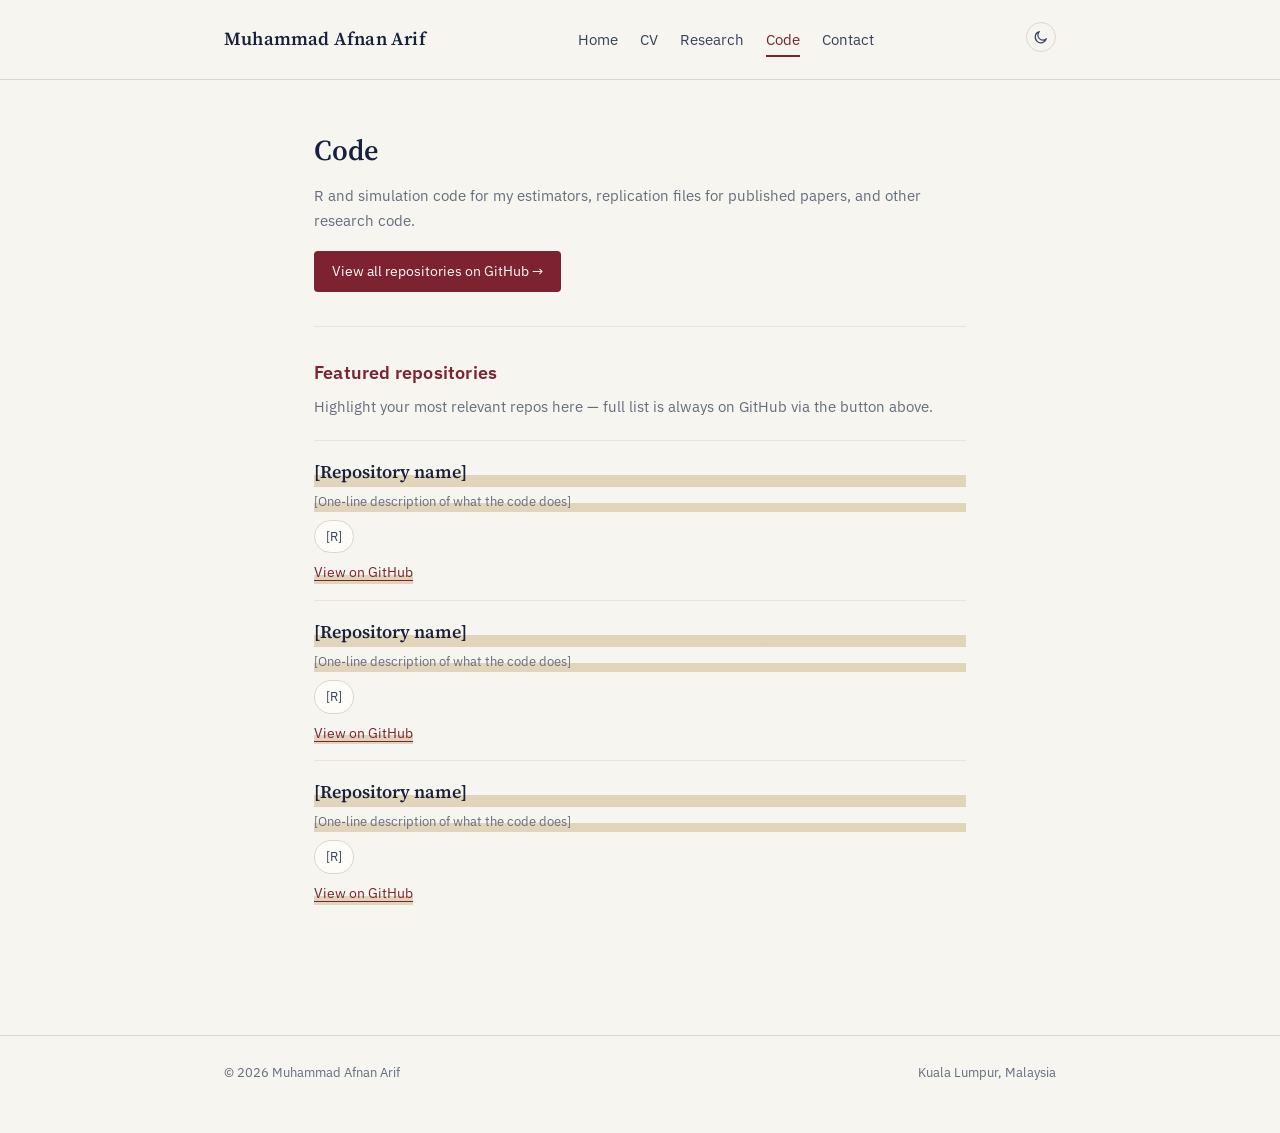
==== code.html @ 2449d8ac "Add files via upload" ====
<!doctype html>
<html lang="en">
<head>
<meta charset="utf-8">
<meta name="viewport" content="width=device-width, initial-scale=1.0">
<title>Code | Muhammad Afnan Arif</title>
<link rel="icon" type="image/svg+xml" href="assets/favicon.svg">
<!-- EDIT: replace https://your-username.github.io with your real site URL once deployed -->
<meta property="og:type" content="website">
<meta property="og:title" content="Code | Muhammad Afnan Arif">
<meta property="og:image" content="https://your-username.github.io/assets/og-image.png">
<meta name="twitter:card" content="summary_large_image">
<meta name="twitter:image" content="https://your-username.github.io/assets/og-image.png">
<link rel="preconnect" href="https://fonts.googleapis.com">
<link href="https://fonts.googleapis.com/css2?family=Source+Serif+4:opsz,wght@8..60,400;8..60,600;8..60,700&family=IBM+Plex+Sans:wght@400;500;600&display=swap" rel="stylesheet">
<link rel="stylesheet" href="css/style.css">
<script>(function(){try{var t=localStorage.getItem('theme');if(t)document.documentElement.setAttribute('data-theme',t);}catch(e){}})();</script>
</head>
<body>

<header class="topbar">
  <div class="topbar-inner">
    <a class="brand" href="index.html">Muhammad Afnan Arif</a>
    <nav class="mainnav" aria-label="Primary">
      <a href="index.html">Home</a>
      <a href="cv.html">CV</a>
      <a href="research.html">Research</a>
      <a href="code.html" aria-current="page">Code</a>
      <a href="contact.html">Contact</a>
    </nav>
    <button id="theme-toggle" class="theme-toggle" type="button" aria-label="Switch to dark mode"></button>
  </div>
</header>

<main>
  <div class="wrap">

    <section class="block" style="border-top:none; padding-top:44px;">
      <h1 style="font-size:1.8rem;">Code</h1>
      <p class="lede" style="margin-top:0.4em; margin-bottom:1.2em;">R and simulation code for my estimators, replication files for published papers, and other research code.</p>
      <a class="btn" href="https://github.com/afnanarif04?tab=repositories&q=&type=&language=&sort=name" target="_blank" rel="noopener">View all repositories on GitHub →</a>
    </section>

    <section class="block">
      <h2>Featured repositories</h2>
      <p class="lede">Highlight your most relevant repos here — full list is always on GitHub via the button above.</p>

      <div class="entry">
        <div class="entry-title tofill">[Repository name]</div>
        <div class="entry-meta tofill">[One-line description of what the code does]</div>
        <ul class="tags" style="margin-top:8px;">
          <li class="tofill">[R]</li>
        </ul>
        <div class="entry-links">
          <a href="https://github.com/afnanarif04" target="_blank" rel="noopener" class="tofill">View on GitHub</a>
        </div>
      </div>

      <div class="entry">
        <div class="entry-title tofill">[Repository name]</div>
        <div class="entry-meta tofill">[One-line description of what the code does]</div>
        <ul class="tags" style="margin-top:8px;">
          <li class="tofill">[R]</li>
        </ul>
        <div class="entry-links">
          <a href="https://github.com/afnanarif04" target="_blank" rel="noopener" class="tofill">View on GitHub</a>
        </div>
      </div>

      <div class="entry">
        <div class="entry-title tofill">[Repository name]</div>
        <div class="entry-meta tofill">[One-line description of what the code does]</div>
        <ul class="tags" style="margin-top:8px;">
          <li class="tofill">[R]</li>
        </ul>
        <div class="entry-links">
          <a href="https://github.com/afnanarif04" target="_blank" rel="noopener" class="tofill">View on GitHub</a>
        </div>
      </div>
    </section>

  </div>
</main>

<footer class="site">
  <div class="wrap-wide">
    <span>&copy; <span id="year"></span> Muhammad Afnan Arif</span>
    <span>Kuala Lumpur, Malaysia</span>
  </div>
</footer>

<script src="js/site.js" defer></script>
</body>
</html>
---- css/style.css ----
/* ============================================================
   Academic site — design tokens
   Palette grounded in Universiti Malaya's maroon & gold, on a
   quiet paper ground, set in an academic serif.
   ============================================================ */

:root {
  --ink: #17213b;          /* deep navy-ink for text & headings */
  --ink-soft: #37415a;     /* softened ink for body copy */
  --paper: #f6f5f0;        /* warm, quiet page ground */
  --paper-raised: #fdfcf9; /* card / raised surface */
  --maroon: #7c2230;       /* primary accent — UM maroon */
  --maroon-deep: #5c1924;  /* hover / pressed state */
  --gold: #a9812f;         /* secondary accent, used sparingly */
  --muted: #656d7d;        /* meta text, dates, captions */
  --line: #ddd7c8;         /* hairline rule */
  --line-soft: #e8e4d8;

  --serif: "Source Serif 4", Georgia, "Times New Roman", serif;
  --sans: "IBM Plex Sans", -apple-system, BlinkMacSystemFont, "Segoe UI", sans-serif;

  --content-w: 700px;
  --wide-w: 880px;
}

@media (prefers-color-scheme: dark) {
  :root:not([data-theme="light"]) {
    --ink: #eae7dd;
    --ink-soft: #c9c4b6;
    --paper: #14161a;
    --paper-raised: #1b1e23;
    --maroon: #d98a95;
    --maroon-deep: #e8aab3;
    --gold: #d3b06a;
    --muted: #9a9689;
    --line: #33352f;
    --line-soft: #292b26;
  }
}
:root[data-theme="dark"] {
  --ink: #eae7dd;
  --ink-soft: #c9c4b6;
  --paper: #14161a;
  --paper-raised: #1b1e23;
  --maroon: #d98a95;
  --maroon-deep: #e8aab3;
  --gold: #d3b06a;
  --muted: #9a9689;
  --line: #33352f;
  --line-soft: #292b26;
}

* { box-sizing: border-box; }
html { -webkit-text-size-adjust: 100%; }

body {
  margin: 0;
  background: var(--paper);
  color: var(--ink-soft);
  font-family: var(--serif);
  font-size: 18px;
  line-height: 1.65;
  -webkit-font-smoothing: antialiased;
}

@media (prefers-reduced-motion: reduce) {
  * { animation-duration: 0.001ms !important; transition-duration: 0.001ms !important; }
}

h1, h2, h3 {
  color: var(--ink);
  font-family: var(--serif);
  font-weight: 600;
  line-height: 1.25;
  margin: 0 0 0.5em;
}

a { color: var(--maroon); text-decoration-thickness: 1px; text-underline-offset: 3px; }
a:hover { color: var(--maroon-deep); }
a:focus-visible, button:focus-visible {
  outline: 2px solid var(--maroon);
  outline-offset: 3px;
  border-radius: 2px;
}

.wrap { max-width: var(--content-w); margin: 0 auto; padding: 0 24px; }
.wrap-wide { max-width: var(--wide-w); margin: 0 auto; padding: 0 24px; }

/* ---------- top bar ---------- */
.topbar {
  border-bottom: 1px solid var(--line);
  padding: 22px 0;
}
.topbar-inner {
  max-width: var(--wide-w);
  margin: 0 auto;
  padding: 0 24px;
  display: flex;
  align-items: baseline;
  justify-content: space-between;
  flex-wrap: wrap;
  gap: 10px 28px;
}
.brand {
  font-family: var(--serif);
  font-weight: 600;
  font-size: 1.15rem;
  color: var(--ink);
  text-decoration: none;
  letter-spacing: 0.2px;
}
.brand:hover { color: var(--maroon); }

nav.mainnav {
  display: flex;
  gap: 22px;
  flex-wrap: wrap;
  font-family: var(--sans);
  font-size: 0.92rem;
}
nav.mainnav a {
  color: var(--ink-soft);
  text-decoration: none;
  padding-bottom: 3px;
  border-bottom: 2px solid transparent;
}
nav.mainnav a:hover { color: var(--maroon); }
nav.mainnav a[aria-current="page"] {
  color: var(--maroon);
  border-bottom-color: var(--maroon);
}

.theme-toggle {
  flex: 0 0 auto;
  width: 30px;
  height: 30px;
  display: inline-flex;
  align-items: center;
  justify-content: center;
  background: transparent;
  border: 1px solid var(--line);
  border-radius: 999px;
  color: var(--ink-soft);
  cursor: pointer;
  padding: 0;
}
.theme-toggle:hover { color: var(--maroon); border-color: var(--maroon); }
.theme-toggle svg { width: 16px; height: 16px; }

/* ---------- hero (home) ---------- */
.hero {
  padding: 56px 0 40px;
  animation: rise 0.6s ease-out both;
}
@keyframes rise {
  from { opacity: 0; transform: translateY(10px); }
  to { opacity: 1; transform: translateY(0); }
}
.hero-grid {
  display: flex;
  gap: 40px;
  align-items: flex-start;
}
.hero-photo {
  flex: 0 0 auto;
}
.hero-photo svg { display: block; border-radius: 6px; }
.hero-text { flex: 1 1 auto; min-width: 0; }
.hero-text h1 {
  font-size: clamp(1.7rem, 2.5vw, 2.15rem);
  margin-bottom: 0.15em;
}
.hero-role {
  font-family: var(--sans);
  color: var(--ink-soft);
  font-size: 1.02rem;
  margin: 0 0 0.15em;
}
.hero-affil {
  font-family: var(--sans);
  color: var(--muted);
  font-size: 0.92rem;
  margin: 0 0 18px;
}
.hero-links {
  display: flex;
  gap: 14px;
  flex-wrap: wrap;
  font-family: var(--sans);
  font-size: 0.88rem;
  margin-bottom: 18px;
}
.hero-links a {
  display: inline-flex;
  align-items: center;
  gap: 6px;
  color: var(--ink-soft);
  text-decoration: none;
  border-bottom: 1px solid var(--line);
}
.hero-links a:hover { color: var(--maroon); border-color: var(--maroon); }
.hero-links svg { width: 14px; height: 14px; }

.scholar-stats {
  font-family: var(--sans);
  font-size: 0.82rem;
  color: var(--muted);
  margin: -6px 0 18px;
}

@media (max-width: 620px) {
  .hero-grid { flex-direction: column; gap: 22px; }
}

/* ---------- research tags (chips) ---------- */
.tags { display: flex; flex-wrap: wrap; gap: 8px; margin: 4px 0 0; padding: 0; list-style: none; }
.tags li {
  font-family: var(--sans);
  font-size: 0.82rem;
  color: var(--ink-soft);
  background: var(--paper-raised);
  border: 1px solid var(--line);
  padding: 5px 11px;
  border-radius: 999px;
  display: inline-flex;
  align-items: center;
  gap: 6px;
}
.tags li svg { width: 13px; height: 13px; flex: 0 0 auto; color: var(--maroon); }

/* ---------- section rhythm ---------- */
main { padding: 8px 0 80px; }
section.block { padding: 34px 0; border-top: 1px solid var(--line-soft); }
section.block:first-of-type { border-top: none; }
section.block h2 {
  font-size: 1.15rem;
  font-family: var(--sans);
  font-weight: 600;
  letter-spacing: 0.2px;
  color: var(--maroon);
  margin-bottom: 1em;
}
.lede { color: var(--muted); font-family: var(--sans); font-size: 0.95rem; margin-top: -0.6em; margin-bottom: 1.4em; }

/* ---------- news / updates timeline ---------- */
.timeline { list-style: none; margin: 0; padding: 0; }
.timeline li {
  position: relative;
  padding-left: 26px;
  padding-bottom: 18px;
  border-left: 1px solid var(--line);
  margin-left: 4px;
}
.timeline li:last-child { border-left-color: transparent; padding-bottom: 0; }
.timeline li::before {
  content: "";
  position: absolute;
  left: -4.5px; top: 6px;
  width: 8px; height: 8px;
  border-radius: 50%;
  background: var(--gold);
}
.timeline time {
  display: block;
  font-family: var(--sans);
  font-size: 0.78rem;
  color: var(--muted);
  margin-bottom: 2px;
}
/* Timeline used for CV entries (dot + connecting line, row content inside) */
.timeline .cv-row { border-top: none; padding: 0; }

/* ---------- publications / cv entries ---------- */
.entry-group { margin-bottom: 10px; }
.entry-group h3 {
  font-family: var(--sans);
  font-size: 0.98rem;
  font-weight: 600;
  color: var(--ink);
  margin: 0 0 14px;
}
.entry {
  padding: 16px 0;
  border-top: 1px solid var(--line-soft);
}
.entry:first-child { border-top: none; }
.entry-title { font-weight: 600; color: var(--ink); }
.entry-meta {
  font-family: var(--sans);
  font-size: 0.84rem;
  color: var(--muted);
  margin-top: 3px;
}
.entry-status {
  display: inline-block;
  font-family: var(--sans);
  font-size: 0.74rem;
  color: var(--maroon);
  border: 1px solid var(--maroon);
  border-radius: 999px;
  padding: 1px 9px;
  margin-top: 6px;
}
.badge-row { display: flex; flex-wrap: wrap; align-items: center; gap: 8px; margin-top: 6px; }
.badge-row .entry-status { margin-top: 0; }
.qbadge {
  display: inline-block;
  font-family: var(--sans);
  font-size: 0.74rem;
  font-weight: 600;
  color: #6b5716;
  background: rgba(169, 129, 47, 0.14);
  border: 1px solid rgba(169, 129, 47, 0.4);
  border-radius: 999px;
  padding: 1px 9px;
}
:root[data-theme="dark"] .qbadge { color: #e3cf94; }
@media (prefers-color-scheme: dark) {
  :root:not([data-theme="light"]) .qbadge { color: #e3cf94; }
}
.entry-links { margin-top: 8px; font-family: var(--sans); font-size: 0.86rem; display: flex; gap: 14px; }

/* ---------- collapsible paper entries ---------- */
.paper {
  padding: 18px 0;
  border-top: 1px solid var(--line-soft);
}
.paper:first-child { border-top: none; }
.paper > summary {
  list-style: none;
  cursor: pointer;
  display: flex;
  align-items: flex-start;
  gap: 10px;
  outline-offset: 4px;
}
.paper > summary::-webkit-details-marker { display: none; }
.paper > summary::before {
  content: "";
  flex: 0 0 auto;
  width: 9px;
  height: 9px;
  margin-top: 7px;
  border-right: 2px solid var(--maroon);
  border-bottom: 2px solid var(--maroon);
  transform: rotate(-45deg);
  transition: transform 0.18s ease;
}
.paper[open] > summary::before { transform: rotate(45deg); margin-top: 4px; }
.paper > summary .summary-text { flex: 1 1 auto; min-width: 0; }
.paper-body { padding: 16px 0 0 19px; animation: rise 0.25s ease-out both; }
.paper-body h4 {
  font-family: var(--sans);
  font-size: 0.78rem;
  color: var(--muted);
  margin: 0 0 6px;
  font-weight: 600;
}
.paper-body .abstract { margin: 0 0 16px; }
.highlights { margin: 0 0 16px; padding-left: 1.1em; }
.highlights li { margin-bottom: 5px; }

/* CV rows: role/date pairing */
.cv-row {
  display: flex;
  justify-content: space-between;
  gap: 18px;
  padding: 14px 0;
  border-top: 1px solid var(--line-soft);
}
.cv-row:first-child { border-top: none; }
.cv-row .what { flex: 1 1 auto; }
.cv-row .what .role { color: var(--ink); font-weight: 600; }
.cv-row .what .org { font-family: var(--sans); font-size: 0.9rem; color: var(--ink-soft); }
.cv-row .when {
  flex: 0 0 auto;
  font-family: var(--sans);
  font-size: 0.84rem;
  color: var(--muted);
  white-space: nowrap;
  padding-top: 2px;
}

/* ---------- buttons ---------- */
.btn {
  display: inline-block;
  font-family: var(--sans);
  font-size: 0.88rem;
  color: var(--paper-raised);
  background: var(--maroon);
  padding: 9px 18px;
  border-radius: 4px;
  text-decoration: none;
}
.btn:hover { background: var(--maroon-deep); color: var(--paper-raised); }
.btn-outline {
  display: inline-block;
  font-family: var(--sans);
  font-size: 0.88rem;
  color: var(--maroon);
  border: 1px solid var(--maroon);
  padding: 8px 17px;
  border-radius: 4px;
  text-decoration: none;
}
.btn-outline:hover { background: var(--maroon); color: var(--paper-raised); }

/* ---------- contact ---------- */
.contact-grid {
  display: grid;
  grid-template-columns: 1fr 1fr;
  gap: 30px;
}
@media (max-width: 620px) { .contact-grid { grid-template-columns: 1fr; } }
.contact-item dt {
  font-family: var(--sans);
  font-size: 0.78rem;
  text-transform: none;
  color: var(--muted);
  margin-bottom: 3px;
}
.contact-item dd { margin: 0 0 18px; }

/* ---------- site statistics (pageviews + visitor map) ---------- */
.stats {
  text-align: center;
  padding: 30px 0 6px;
  font-family: var(--sans);
  font-size: 0.8rem;
  color: var(--muted);
}
.stats-counts { margin-bottom: 14px; }
.stats-counts span + span { margin-left: 16px; }
.stats-map { display: flex; justify-content: center; }

/* ---------- footer ---------- */
footer.site {
  border-top: 1px solid var(--line);
  padding: 26px 0 50px;
  font-family: var(--sans);
  font-size: 0.82rem;
  color: var(--muted);
}
footer.site .wrap-wide { display: flex; justify-content: space-between; flex-wrap: wrap; gap: 8px; }

/* ---------- scroll-reveal (Home page only; progressive enhancement —
   sections stay fully visible unless JS adds body.js-reveal) ---------- */
body.js-reveal .reveal {
  opacity: 0;
  transform: translateY(16px);
  transition: opacity 0.5s ease, transform 0.5s ease;
}
body.js-reveal .reveal.is-visible {
  opacity: 1;
  transform: translateY(0);
}

/* ---------- placeholder marker (remove/replace before publishing) ---------- */
.tofill {
  background: linear-gradient(transparent 60%, rgba(169,129,47,0.28) 60%);
}
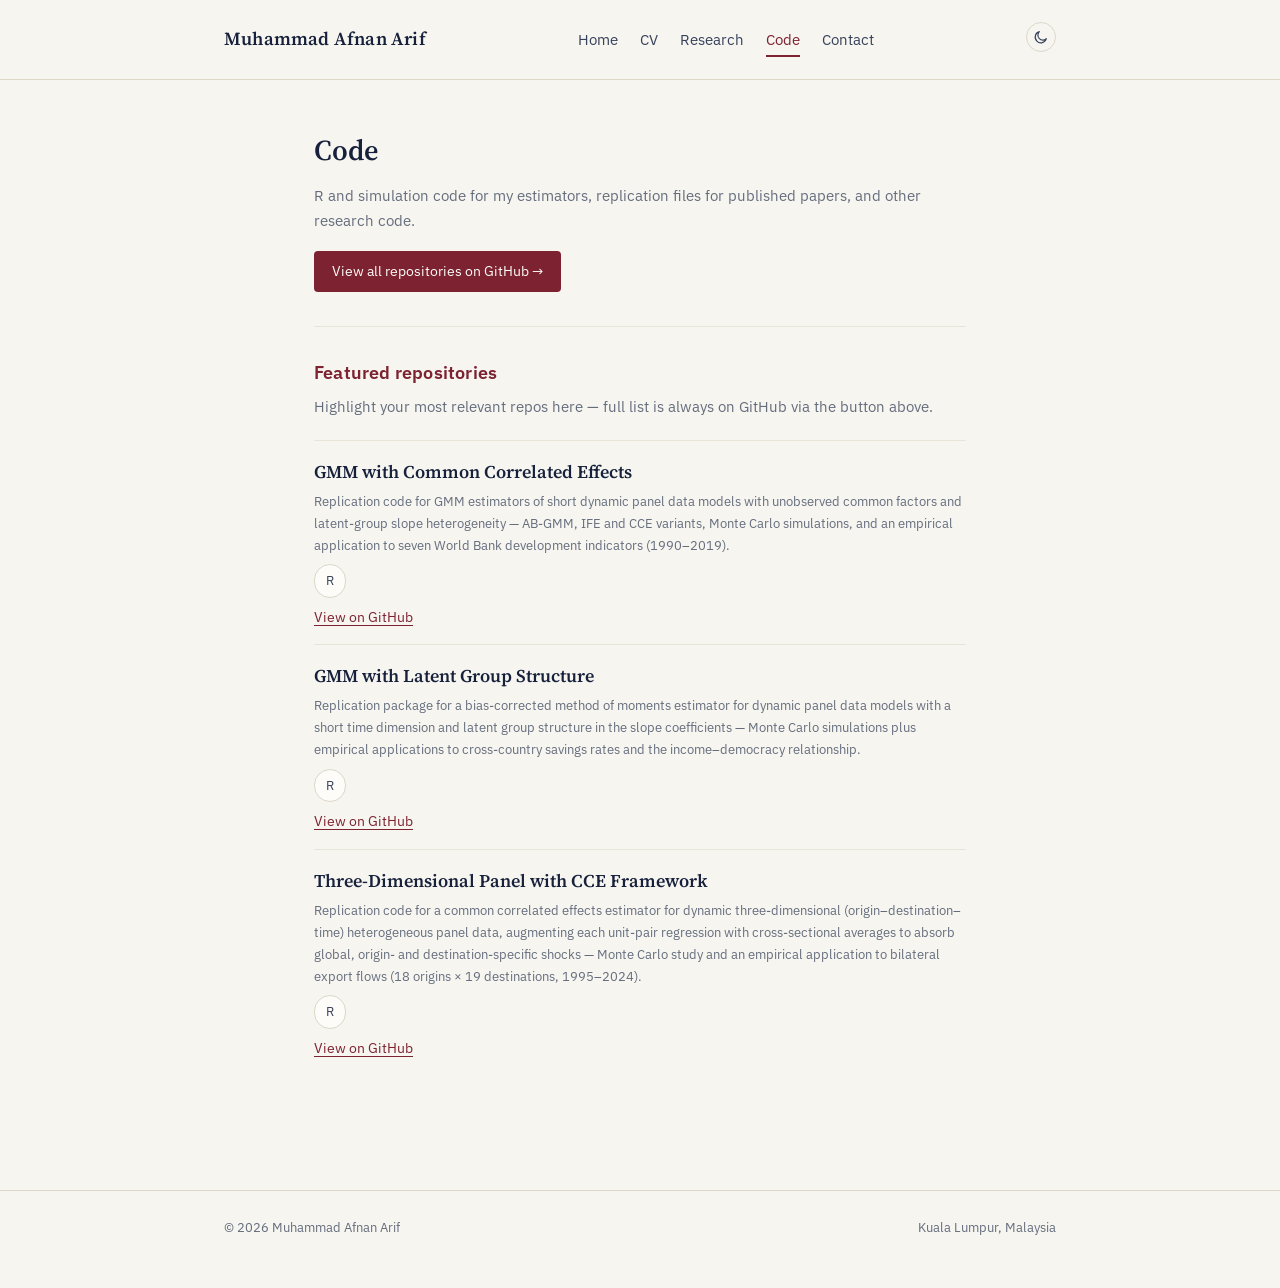
==== commit 0aaa1d75: "Add files via upload" ====
--- a/code.html
+++ b/code.html
@@ -5,12 +5,11 @@
 <meta name="viewport" content="width=device-width, initial-scale=1.0">
 <title>Code | Muhammad Afnan Arif</title>
 <link rel="icon" type="image/svg+xml" href="assets/favicon.svg">
-<!-- EDIT: replace https://your-username.github.io with your real site URL once deployed -->
 <meta property="og:type" content="website">
 <meta property="og:title" content="Code | Muhammad Afnan Arif">
-<meta property="og:image" content="https://your-username.github.io/assets/og-image.png">
+<meta property="og:image" content="https://afnanarif04.github.io/muhdafnanarif/assets/og-image.png">
 <meta name="twitter:card" content="summary_large_image">
-<meta name="twitter:image" content="https://your-username.github.io/assets/og-image.png">
+<meta name="twitter:image" content="https://afnanarif04.github.io/muhdafnanarif/assets/og-image.png">
 <link rel="preconnect" href="https://fonts.googleapis.com">
 <link href="https://fonts.googleapis.com/css2?family=Source+Serif+4:opsz,wght@8..60,400;8..60,600;8..60,700&family=IBM+Plex+Sans:wght@400;500;600&display=swap" rel="stylesheet">
 <link rel="stylesheet" href="css/style.css">
@@ -46,35 +45,35 @@
       <p class="lede">Highlight your most relevant repos here — full list is always on GitHub via the button above.</p>
 
       <div class="entry">
-        <div class="entry-title tofill">[Repository name]</div>
-        <div class="entry-meta tofill">[One-line description of what the code does]</div>
+        <div class="entry-title">GMM with Common Correlated Effects</div>
+        <div class="entry-meta">Replication code for GMM estimators of short dynamic panel data models with unobserved common factors and latent-group slope heterogeneity — AB-GMM, IFE and CCE variants, Monte Carlo simulations, and an empirical application to seven World Bank development indicators (1990–2019).</div>
         <ul class="tags" style="margin-top:8px;">
-          <li class="tofill">[R]</li>
+          <li>R</li>
         </ul>
         <div class="entry-links">
-          <a href="https://github.com/afnanarif04" target="_blank" rel="noopener" class="tofill">View on GitHub</a>
+          <a href="https://github.com/afnanarif04/12-gmm-with-common-correlated-effects" target="_blank" rel="noopener">View on GitHub</a>
         </div>
       </div>
 
       <div class="entry">
-        <div class="entry-title tofill">[Repository name]</div>
-        <div class="entry-meta tofill">[One-line description of what the code does]</div>
+        <div class="entry-title">GMM with Latent Group Structure</div>
+        <div class="entry-meta">Replication package for a bias-corrected method of moments estimator for dynamic panel data models with a short time dimension and latent group structure in the slope coefficients — Monte Carlo simulations plus empirical applications to cross-country savings rates and the income–democracy relationship.</div>
         <ul class="tags" style="margin-top:8px;">
-          <li class="tofill">[R]</li>
+          <li>R</li>
         </ul>
         <div class="entry-links">
-          <a href="https://github.com/afnanarif04" target="_blank" rel="noopener" class="tofill">View on GitHub</a>
+          <a href="https://github.com/afnanarif04/21-gmm-with-latent-group-structure" target="_blank" rel="noopener">View on GitHub</a>
         </div>
       </div>
 
       <div class="entry">
-        <div class="entry-title tofill">[Repository name]</div>
-        <div class="entry-meta tofill">[One-line description of what the code does]</div>
+        <div class="entry-title">Three-Dimensional Panel with CCE Framework</div>
+        <div class="entry-meta">Replication code for a common correlated effects estimator for dynamic three-dimensional (origin–destination–time) heterogeneous panel data, augmenting each unit-pair regression with cross-sectional averages to absorb global, origin- and destination-specific shocks — Monte Carlo study and an empirical application to bilateral export flows (18 origins × 19 destinations, 1995–2024).</div>
         <ul class="tags" style="margin-top:8px;">
-          <li class="tofill">[R]</li>
+          <li>R</li>
         </ul>
         <div class="entry-links">
-          <a href="https://github.com/afnanarif04" target="_blank" rel="noopener" class="tofill">View on GitHub</a>
+          <a href="https://github.com/afnanarif04/30-threedimensional-panel-with-cce-framework" target="_blank" rel="noopener">View on GitHub</a>
         </div>
       </div>
     </section>
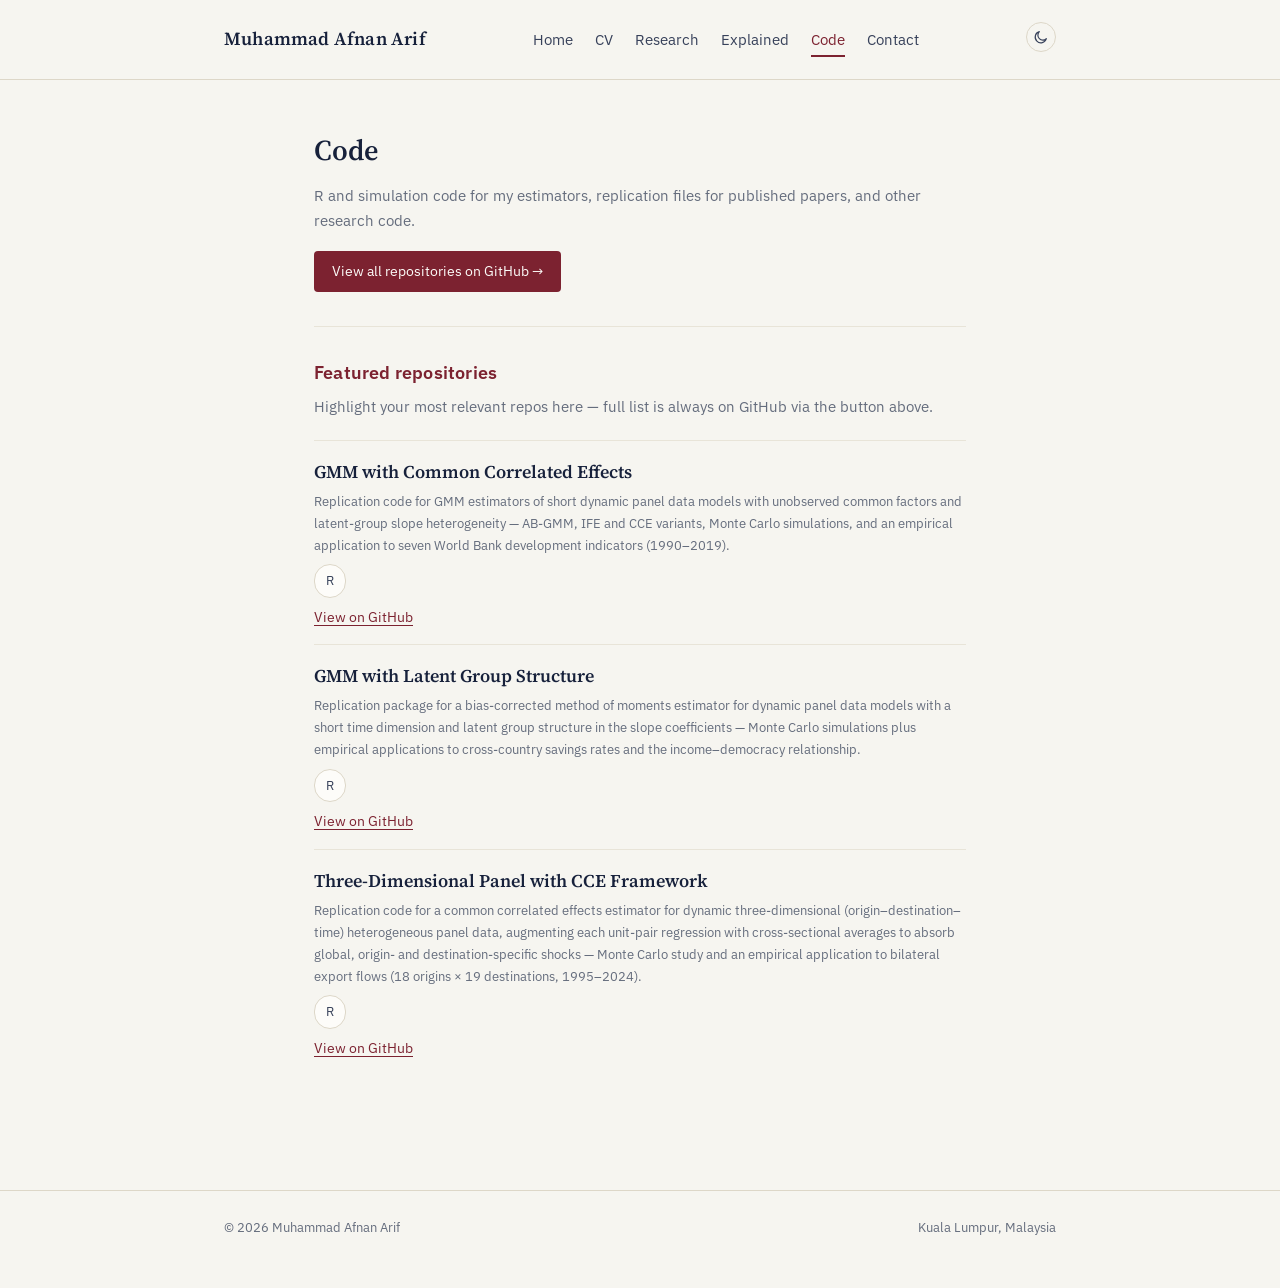
==== commit f542b1fb: "Add files via upload" ====
--- a/code.html
+++ b/code.html
@@ -24,6 +24,7 @@
       <a href="index.html">Home</a>
       <a href="cv.html">CV</a>
       <a href="research.html">Research</a>
+      <a href="explained.html">Explained</a>
       <a href="code.html" aria-current="page">Code</a>
       <a href="contact.html">Contact</a>
     </nav>
--- a/css/style.css
+++ b/css/style.css
@@ -459,3 +459,136 @@
 .tofill {
   background: linear-gradient(transparent 60%, rgba(169,129,47,0.28) 60%);
 }
+
+/* ============================================================
+   "Research explained" page — 3-level explanations.
+   Progressive enhancement: with no JS every level is shown in
+   turn, each under its own label. js/site.js adds body.js-levels,
+   reveals the switcher and shows one level at a time.
+   ============================================================ */
+.intro { color: var(--ink-soft); margin: 0.6em 0 0.9em; }
+.note {
+  font-family: var(--sans);
+  font-size: 0.86rem;
+  color: var(--muted);
+  border-left: 3px solid var(--gold);
+  padding: 2px 0 2px 14px;
+  margin: 0 0 22px;
+}
+.theme-line { margin: 22px 0 18px; }
+
+.level-switch {
+  display: inline-flex;
+  flex-wrap: wrap;
+  gap: 0;
+  border: 1px solid var(--maroon);
+  border-radius: 999px;
+  overflow: hidden;
+  margin: 4px 0 8px;
+}
+.level-switch[hidden] { display: none; }
+.level-btn {
+  font-family: var(--sans);
+  font-size: 0.88rem;
+  font-weight: 500;
+  color: var(--maroon);
+  background: transparent;
+  border: 0;
+  border-right: 1px solid var(--maroon);
+  padding: 9px 18px;
+  cursor: pointer;
+}
+.level-btn:last-child { border-right: 0; }
+.level-btn:hover { background: rgba(124, 34, 48, 0.08); }
+.level-btn[aria-pressed="true"] {
+  background: var(--maroon);
+  color: var(--paper-raised);
+}
+:root[data-theme="dark"] .level-btn[aria-pressed="true"] { color: #14161a; }
+@media (prefers-color-scheme: dark) {
+  :root:not([data-theme="light"]) .level-btn[aria-pressed="true"] { color: #14161a; }
+}
+.level-btn:focus-visible { outline-offset: -3px; }
+@media (max-width: 480px) {
+  .level-switch { display: flex; border-radius: 12px; }
+  .level-btn { flex: 1 1 100%; border-right: 0; border-bottom: 1px solid var(--maroon); }
+  .level-btn:last-child { border-bottom: 0; }
+}
+
+.paper-jump {
+  list-style: none;
+  margin: 18px 0 0;
+  padding: 0;
+  display: grid;
+  gap: 8px;
+  font-family: var(--sans);
+  font-size: 0.9rem;
+}
+.paper-jump a {
+  display: flex;
+  gap: 12px;
+  align-items: baseline;
+  text-decoration: none;
+  color: var(--ink);
+  background: var(--paper-raised);
+  border: 1px solid var(--line);
+  border-radius: 6px;
+  padding: 9px 14px;
+}
+.paper-jump a:hover { border-color: var(--maroon); color: var(--maroon); }
+.paper-jump span { font-size: 0.76rem; color: var(--gold); font-weight: 600; flex: 0 0 auto; }
+
+section.explained { scroll-margin-top: 12px; }
+section.explained h2 {
+  font-family: var(--serif);
+  font-size: 1.28rem;
+  color: var(--ink);
+  line-height: 1.3;
+  margin-bottom: 0.4em;
+}
+.paper-meta {
+  font-family: var(--sans);
+  font-size: 0.84rem;
+  color: var(--muted);
+  margin: 0 0 18px;
+}
+.level + .level { margin-top: 22px; padding-top: 18px; border-top: 1px dashed var(--line); }
+.level-label {
+  font-family: var(--sans);
+  font-size: 0.74rem;
+  font-weight: 600;
+  letter-spacing: 0.4px;
+  text-transform: uppercase;
+  color: var(--gold);
+  margin: 0 0 8px;
+}
+.level p { margin: 0 0 0.9em; }
+.level .eq {
+  font-family: var(--serif);
+  font-style: italic;
+  text-align: center;
+  color: var(--ink);
+  background: var(--paper-raised);
+  border: 1px solid var(--line-soft);
+  border-radius: 4px;
+  padding: 10px 14px;
+  overflow-x: auto;
+}
+.level .aside {
+  font-family: var(--sans);
+  font-size: 0.84rem;
+  color: var(--muted);
+}
+.closing { font-family: var(--sans); font-size: 0.95rem; }
+
+/* one level at a time when JS is available */
+body.js-levels .level { margin-top: 0; padding-top: 0; border-top: 0; }
+body.js-levels .level:not(.is-active) { display: none; }
+body.js-levels .level.is-active { animation: rise 0.25s ease-out both; }
+body.js-levels .level-label { display: none; }
+
+@media print {
+  body.js-levels .level:not(.is-active) { display: block; }
+  body.js-levels .level-label { display: block; }
+  .level-switch, .theme-toggle { display: none !important; }
+}
